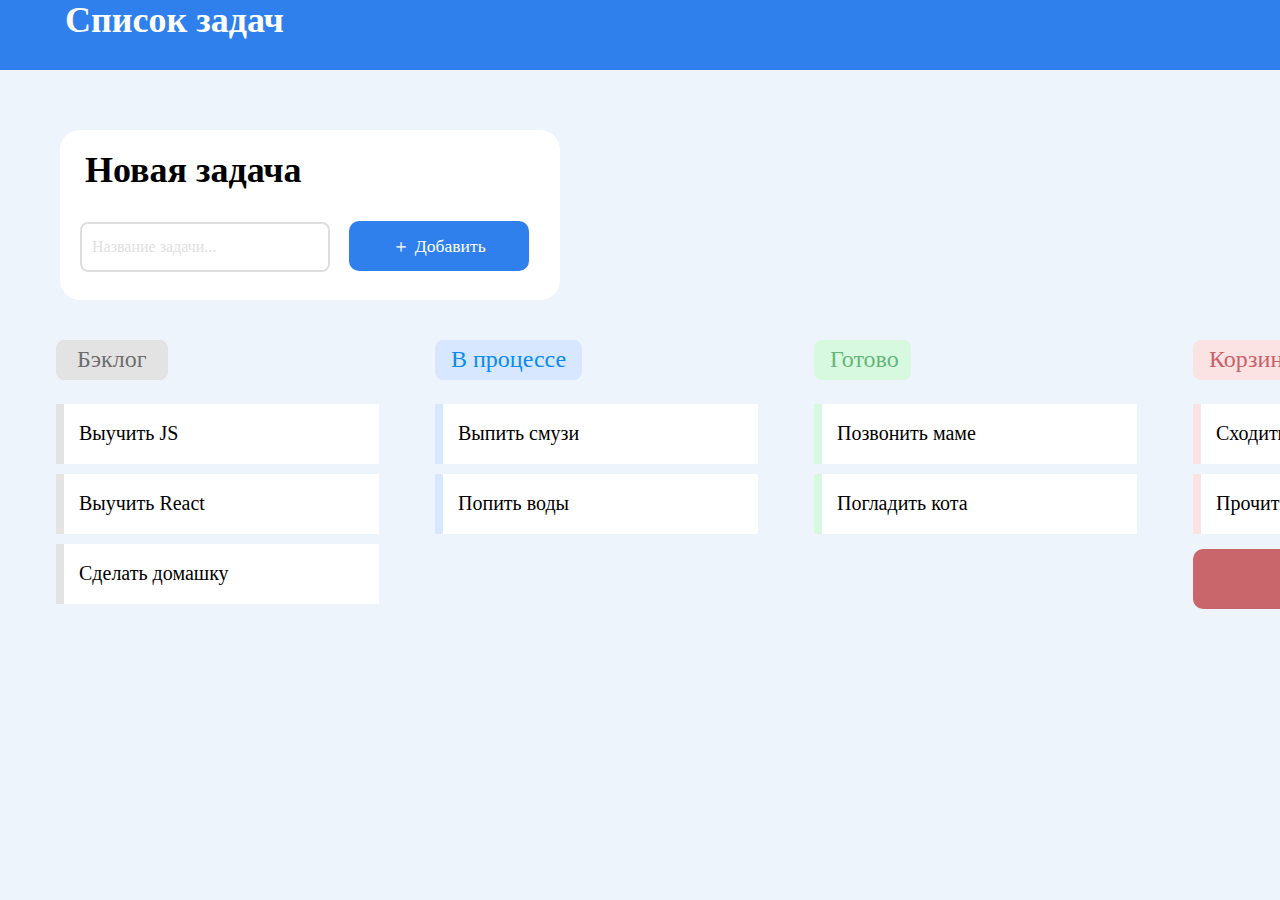
==== index.html @ d7769aa0 "created page todo-list with html and ccs files" ====
<!DOCTYPE html lang="ru">
<html lang="en">
<head>
    <meta charset="UTF-8">
    <meta http-equiv="X-UA-Compatible" content="IE=edge">
    <meta name="viewport" content="width=device-width, initial-scale=1.0">
    <title>Список задач</title>
    <link rel="stylesheet" href="css/index.css" type="text/css">
    <link rel="stylesheet" href="css/adding a task.css" type="text/css">
    <link rel="stylesheet" href="css/task.css" type="text/css">
    <link rel="stylesheet" href="css/task area.css" type="text/css">
    <link rel="stylesheet" href="css/clear button.css" type="text/css">
    <link rel="stylesheet" href="css/normalize.css" type="text/css">
</head>
<body>
    <header>
        <section>
            <h1>Список задач</h1>
        </section>
    </header>
    
    <section class="enter">
        <h2>Новая задача</h2>
        <div>
            <form> 
                <input type="text" name="text" class="input-text" placeholder="Название задачи... " required>
                <input type="submit" name="submit" class="input-submit" value="＋ Добавить">
            </form>
        </div>
    </section>
    <section class="list">
            <ul class="backlog-list">
                <h3 class="backlog">Бэклог</h3>
                <li>Выучить JS</li>
                <li>Выучить React</li>
                <li>Сделать домашку</li>
            </ul>
            <ul class="in-process-list">
                <h3 class="in-process">В процессе</h3>
                <li>Выпить смузи</li>
                <li>Попить воды</li>
            </ul>
            <ul class="done-list">   
                <h3 class="done">Готово</h3>
                <li>Позвонить маме</li>
                <li>Погладить кота</li>
            </ul>
            <ul class="basket-list">
                <h3 class="basket">Корзина</h3>
                <li>Сходить погулять</li>
                <li>Прочитать войну и Мир</li>
                <button class="clear-button">&#215 Очистить</button>
            </ul>
    </section>
</body>
</html>
---- css/index.css ----
body { 
    margin: 0;
    background-color: #eef4fb;
}
header { 
    align-items: center;
    justify-content: center;
    height: 70px;
    background-color: rgb(47,128,237);
}

header section { 
    height: 50px;
}

header h1 { 
    padding-left: 65px;
    font-size: 2.25rem;
    color: white;
    margin: 0;
}
---- css/adding a task.css ----
.enter > h2 { 
    margin-left: 25px;
    padding-top: 20px;
    font-size: 2.25rem;
}

.input-text { 
    width: 250px;
    height: 50px;
    padding-left: 10px;
    border-radius: 8px;
    border-color: rgb(223, 223, 223);
    border-style: solid;
    margin-left: 20px;
    font-size: 1rem;
    background: transparent;
}

.input-text::-webkit-input-placeholder { 
    color: rgb(223, 223, 223);
}
    
.input-submit:hover { 
    cursor: pointer;
}

.input-submit { 
    width: 180px;
    height: 50px;
    margin-left: 15px;
    border-radius: 10px;
    border:none;
    background-color: rgb(47,128,237);
    color: white;
    font-size: 1.1rem;
}

.enter { 
    width: 500px;
    height: 170px;
    margin-top: 60px;
    margin-left: 60px;
    border-radius: 20px;
    background-color: white;
}
---- css/task.css ----
ul > h3 { 
    display: flex;
    width: 100px;
    border: 1px solid black;
    padding: 5px 10px 5px 15px;
    margin-left: 56px;
    margin-right: 150px;
    border-radius: 8px;
    font-weight: normal;
}

.backlog {
    width: 80px; 
    padding-left: 20px;
    font-size: 1.5rem;
    background-color: rgb(227,227,227);
    border-color: rgb(227,227,227);
    color: rgb(110,110,110);
}

.in-process { 
    width: 120px;
    font-size: 1.5rem;
    background-color: rgb(214,231,255);
    border-color: rgb(214,231,255);
    color: rgb(10,139,241);
}

.done { 
    width: 70px; 
    font-size: 1.5rem;
    background-color: rgb(215,249,224);
    border-color: rgb(215,249,224);
    color: rgb(102,181,123);
}

.basket { 
    width: 90px; 
    font-size: 1.5rem;
    background-color: rgb(251,227,227);
    border-color: rgb(251,227,227);
    color: rgb(200,97,106);
}
---- css/task area.css ----
.list { 
    display: flex;
    justify-content: left;
}

li { 
    display:flex;
    width: 300px;
    height: 60px;
    padding-left: 15px;
    margin-top: 10px;
    margin-left: 56px;
    list-style-type: none;
    background-color: white;
    font-size: 1.25rem;
    align-items: center;
}
  
.backlog-list > li { 
    border-left: 8px solid rgb(227,227,227);
}

.in-process-list > li { 
    border-left: 8px solid rgb(214,231,255);
}

.done-list > li { 
    border-left: 8px solid rgb(215,249,224);
}

.basket-list > li { 
    border-left: 8px solid rgb(251,227,227);
}

ul { 
    padding-left: 0;
    margin-left: 0;
    margin-right: 0;
}
---- css/clear button.css ----
.clear-button { 
    width: 325px;
    height: 60px;
    margin-left: 56px;
    margin-top: 15px;
    border-radius: 10px;
    border: none;
    background-color: rgb(201,102,108);
    font-size: 1.4rem;
    color: white;
}

.clear-button:hover {
    cursor: pointer;
}
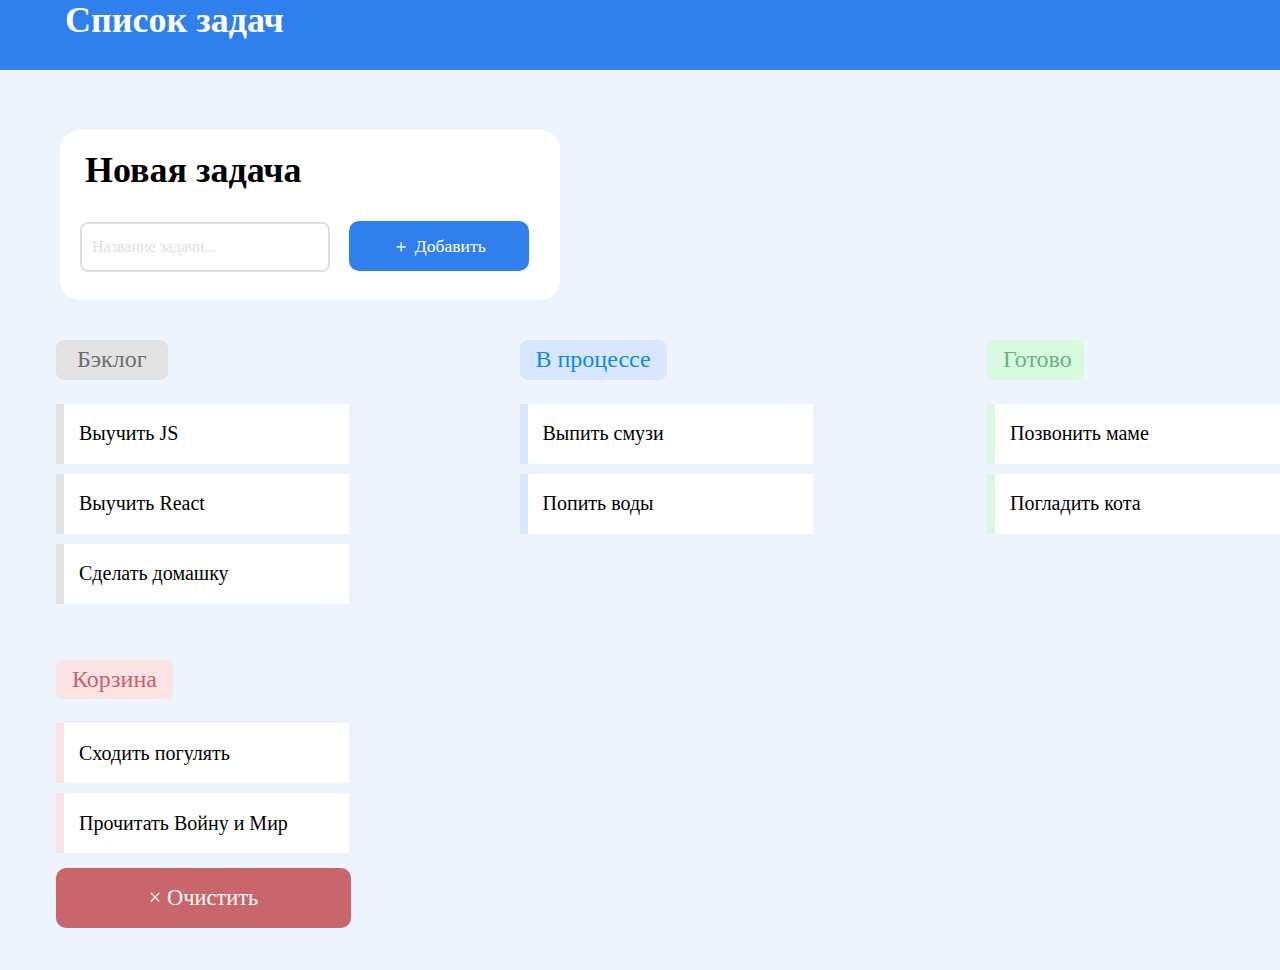
==== commit c75e0fa7: "added lab 3" ====
--- a/index.html
+++ b/index.html
@@ -12,45 +12,11 @@
     <link rel="stylesheet" href="css/clear button.css" type="text/css">
     <link rel="stylesheet" href="css/normalize.css" type="text/css">
 </head>
-<body>
-    <header>
-        <section>
-            <h1>Список задач</h1>
-        </section>
-    </header>
-    
+<body class="board-app">
     <section class="enter">
-        <h2>Новая задача</h2>
-        <div>
-            <form> 
-                <input type="text" name="text" class="input-text" placeholder="Название задачи... " required>
-                <input type="submit" name="submit" class="input-submit" value="＋ Добавить">
-            </form>
-        </div>
     </section>
-    <section class="list">
-            <ul class="backlog-list">
-                <h3 class="backlog">Бэклог</h3>
-                <li>Выучить JS</li>
-                <li>Выучить React</li>
-                <li>Сделать домашку</li>
-            </ul>
-            <ul class="in-process-list">
-                <h3 class="in-process">В процессе</h3>
-                <li>Выпить смузи</li>
-                <li>Попить воды</li>
-            </ul>
-            <ul class="done-list">   
-                <h3 class="done">Готово</h3>
-                <li>Позвонить маме</li>
-                <li>Погладить кота</li>
-            </ul>
-            <ul class="basket-list">
-                <h3 class="basket">Корзина</h3>
-                <li>Сходить погулять</li>
-                <li>Прочитать войну и Мир</li>
-                <button class="clear-button">&#215 Очистить</button>
-            </ul>
+    <section class="list">       
     </section>
+    <script src="src/main.js" type="module"></script>
 </body>
 </html>--- a/css/adding a task.css
+++ b/css/adding a task.css
@@ -35,7 +35,7 @@
     font-size: 1.1rem;
 }
 
-.enter { 
+section > .enter { 
     width: 500px;
     height: 170px;
     margin-top: 60px;
--- a/css/task area.css
+++ b/css/task area.css
@@ -1,15 +1,17 @@
 .list { 
     display: flex;
-    justify-content: left;
+    justify-content: space-between;
+    flex-wrap: wrap;
 }
 
 li { 
     display:flex;
-    width: 300px;
+    position: relative;
+    width: 270px;
     height: 60px;
     padding-left: 15px;
+    margin-left: 56px;
     margin-top: 10px;
-    margin-left: 56px;
     list-style-type: none;
     background-color: white;
     font-size: 1.25rem;
@@ -37,3 +39,5 @@
     margin-left: 0;
     margin-right: 0;
 }
+
+
--- a/css/clear button.css
+++ b/css/clear button.css
@@ -1,5 +1,5 @@
 .clear-button { 
-    width: 325px;
+    width: 295px;
     height: 60px;
     margin-left: 56px;
     margin-top: 15px;
